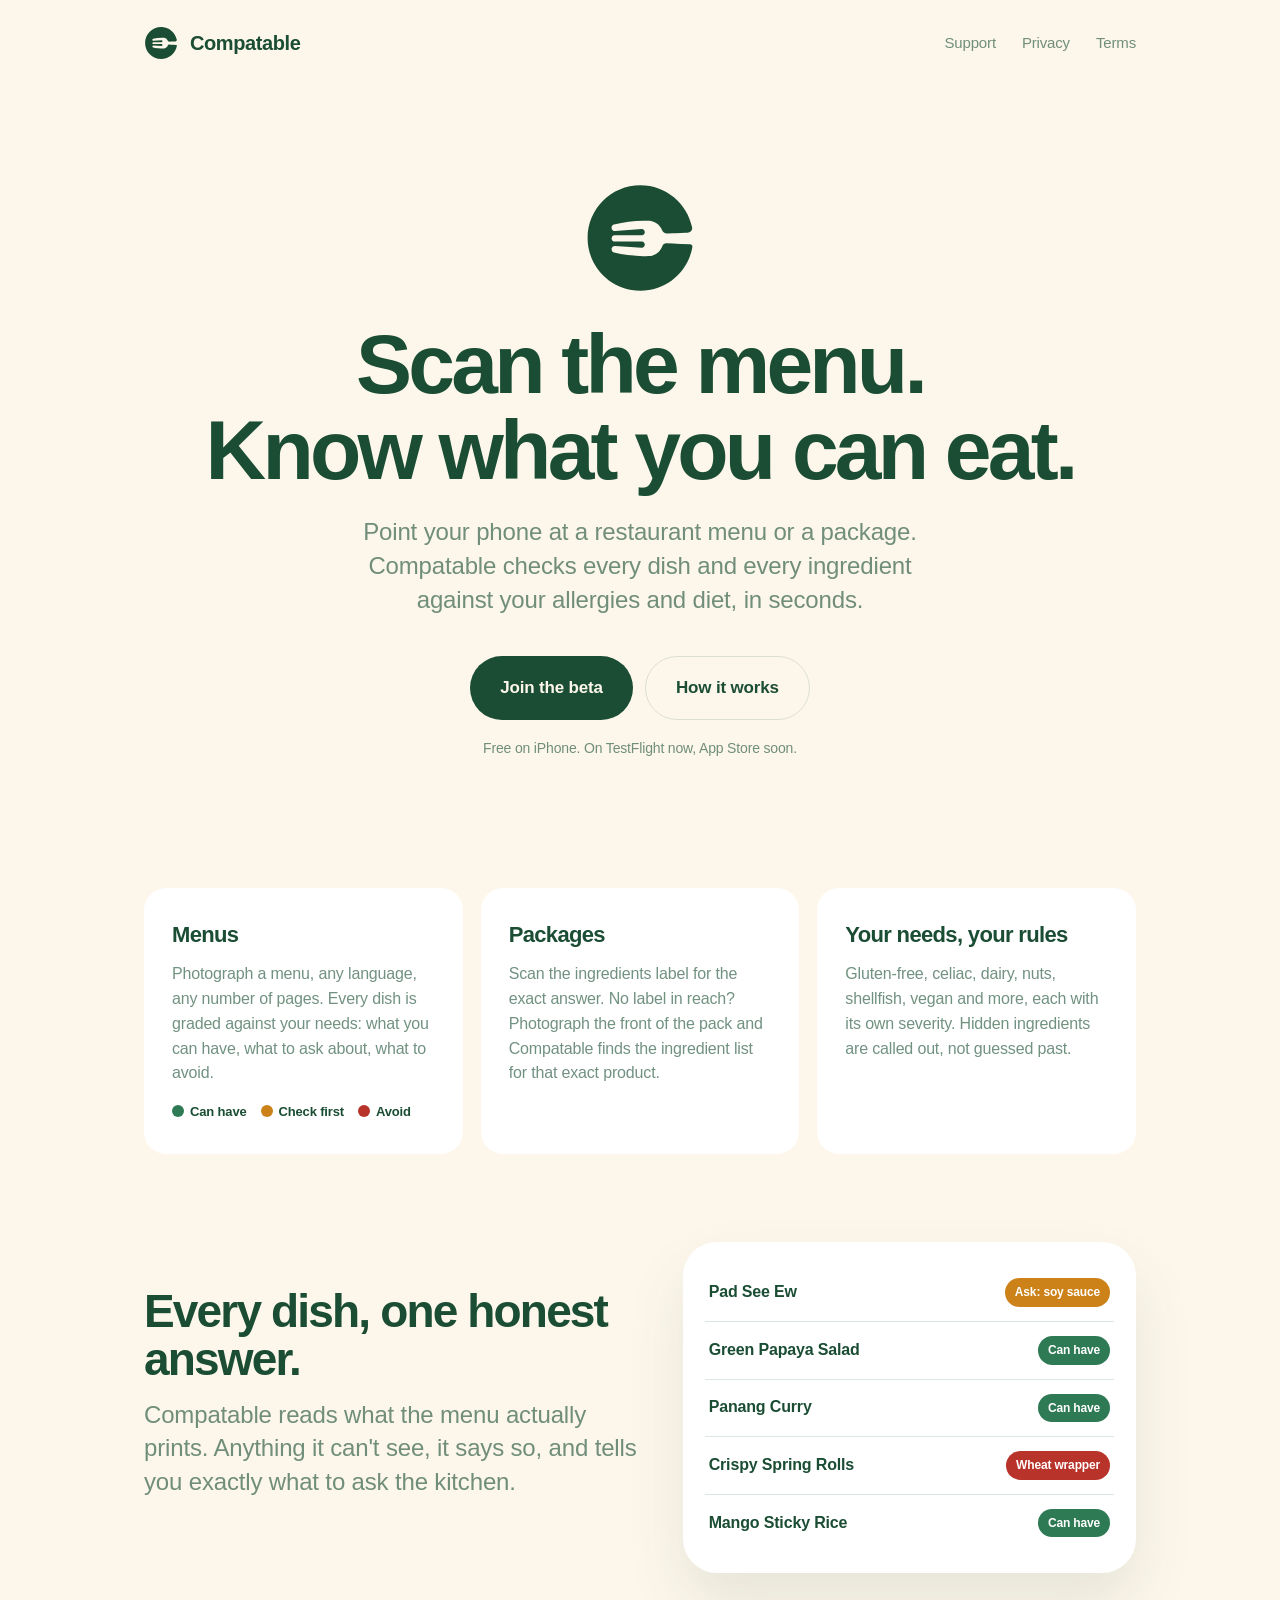
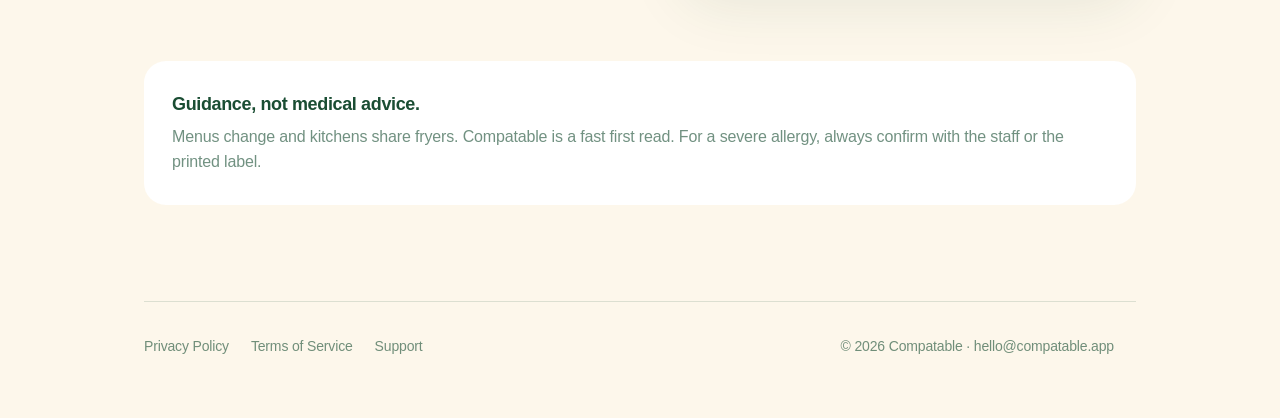
==== index.html @ 8b637ea8 "compatable.app site: home, beta, support, privacy, terms (2026-09-27)" ====
<!DOCTYPE html>
<html lang="en">
<head>
<meta charset="utf-8">
<meta name="viewport" content="width=device-width, initial-scale=1">
<title>Compatable</title>
<meta name="description" content="Scan a restaurant menu or a package and check every ingredient against your allergies and diet.">
<link rel="stylesheet" href="style.css">
<link rel="icon" href="favicon.svg" type="image/svg+xml">
</head>
<body>
<div class="wrap">
<header class="top">
  <a class="brand" href="/"><svg class="mark" viewBox="-12 -12 418 421" aria-hidden="true"><path fill="currentColor" d="M198.445 0C294.351 0 374.367 68.0342 392.863 158.473C395.002 168.935 386.819 178.306 376.148 178.723L367.674 179.115L331.804 180.427L322.084 180.881L298.651 181.78C290.096 182.108 283.095 176.265 279.748 168.385C271.476 148.898 252.922 135.293 231.57 133.781C224.228 133.257 217.253 133.589 209.894 133.781C172.541 134.769 135.653 139.278 99.2744 147.396C94.1339 148.54 90.9754 152.761 90.335 157.602C89.9314 160.651 90.4405 163.911 92.002 166.401C94.6161 170.596 98.7567 172.273 103.748 171.924L203.429 164.994C209.92 164.54 214.92 170.561 215.069 176.424C215.21 181.938 210.674 188.3 204.306 188.317L101.187 188.579C96.3355 188.597 92.4319 192.153 91.0547 196.182C89.7651 199.965 90.1595 203.487 92.3613 206.834C94.0105 209.351 97.2302 211.867 101.143 211.867L203.902 212.033C210.376 212.042 215.262 218.15 215.078 223.979C214.894 229.807 209.867 235.81 203.367 235.355L103.783 228.461C97.8795 228.059 92.7475 230.769 90.9316 236.309C88.6862 243.151 91.7391 251.303 99.2656 253.024C116.231 256.913 133.109 260.242 150.549 262.095L173.638 264.542L181.884 265.337L208.543 266.639C216.447 267.023 224.096 267.215 231.974 266.612C254.229 264.9 273.239 250.246 280.73 229.519C283.104 222.954 289.134 218.348 296.112 218.545L296.337 218.552H296.328L321.312 219.539L348.69 220.667L385.324 222.108C390.771 222.292 394.911 227.11 393.983 232.48C377.843 325.862 296.439 396.89 198.445 396.89C88.8474 396.89 0.000263564 308.043 0 198.445C0 88.8472 88.8473 6.60518e-05 198.445 0Z"/></svg>Compatable</a>
  <nav><a href="/support.html">Support</a><a href="/privacy.html">Privacy</a><a href="/terms.html">Terms</a></nav>
</header>

<section class="hero">
  <svg class="mark" viewBox="-12 -12 418 421" aria-hidden="true"><path fill="currentColor" d="M198.445 0C294.351 0 374.367 68.0342 392.863 158.473C395.002 168.935 386.819 178.306 376.148 178.723L367.674 179.115L331.804 180.427L322.084 180.881L298.651 181.78C290.096 182.108 283.095 176.265 279.748 168.385C271.476 148.898 252.922 135.293 231.57 133.781C224.228 133.257 217.253 133.589 209.894 133.781C172.541 134.769 135.653 139.278 99.2744 147.396C94.1339 148.54 90.9754 152.761 90.335 157.602C89.9314 160.651 90.4405 163.911 92.002 166.401C94.6161 170.596 98.7567 172.273 103.748 171.924L203.429 164.994C209.92 164.54 214.92 170.561 215.069 176.424C215.21 181.938 210.674 188.3 204.306 188.317L101.187 188.579C96.3355 188.597 92.4319 192.153 91.0547 196.182C89.7651 199.965 90.1595 203.487 92.3613 206.834C94.0105 209.351 97.2302 211.867 101.143 211.867L203.902 212.033C210.376 212.042 215.262 218.15 215.078 223.979C214.894 229.807 209.867 235.81 203.367 235.355L103.783 228.461C97.8795 228.059 92.7475 230.769 90.9316 236.309C88.6862 243.151 91.7391 251.303 99.2656 253.024C116.231 256.913 133.109 260.242 150.549 262.095L173.638 264.542L181.884 265.337L208.543 266.639C216.447 267.023 224.096 267.215 231.974 266.612C254.229 264.9 273.239 250.246 280.73 229.519C283.104 222.954 289.134 218.348 296.112 218.545L296.337 218.552H296.328L321.312 219.539L348.69 220.667L385.324 222.108C390.771 222.292 394.911 227.11 393.983 232.48C377.843 325.862 296.439 396.89 198.445 396.89C88.8474 396.89 0.000263564 308.043 0 198.445C0 88.8472 88.8473 6.60518e-05 198.445 0Z"/></svg>
  <h1>Scan the menu.<br>Know what you can eat.</h1>
  <p class="lede">Point your phone at a restaurant menu or a package. Compatable checks every dish and every ingredient against your allergies and diet, in seconds.</p>
  <div class="ctas"><a class="cta" href="/beta.html">Join the beta</a><a class="cta quiet" href="/support.html#how">How it works</a></div>
  <p class="note">Free on iPhone. On TestFlight now, App Store soon.</p>
</section>

<div class="grid">
  <div class="card">
    <h3>Menus</h3>
    <p>Photograph a menu, any language, any number of pages. Every dish is graded against your needs: what you can have, what to ask about, what to avoid.</p>
    <div class="verdicts"><span><span class="dot" style="background:var(--green)"></span>Can have</span><span><span class="dot" style="background:var(--amber)"></span>Check first</span><span><span class="dot" style="background:var(--red)"></span>Avoid</span></div>
  </div>
  <div class="card">
    <h3>Packages</h3>
    <p>Scan the ingredients label for the exact answer. No label in reach? Photograph the front of the pack and Compatable finds the ingredient list for that exact product.</p>
  </div>
  <div class="card">
    <h3>Your needs, your rules</h3>
    <p>Gluten-free, celiac, dairy, nuts, shellfish, vegan and more, each with its own severity. Hidden ingredients are called out, not guessed past.</p>
  </div>
</div>

<section class="section">
  <div class="two">
    <div>
      <h2>Every dish, one honest answer.</h2>
      <p class="lede">Compatable reads what the menu actually prints. Anything it can't see, it says so, and tells you exactly what to ask the kitchen.</p>
    </div>
    <div class="phone">
      <div class="row"><span>Pad See Ew</span><span class="tag ask">Ask: soy sauce</span></div>
      <div class="row"><span>Green Papaya Salad</span><span class="tag ok">Can have</span></div>
      <div class="row"><span>Panang Curry</span><span class="tag ok">Can have</span></div>
      <div class="row"><span>Crispy Spring Rolls</span><span class="tag no">Wheat wrapper</span></div>
      <div class="row"><span>Mango Sticky Rice</span><span class="tag ok">Can have</span></div>
    </div>
  </div>
</section>

<div class="safety">
  <strong>Guidance, not medical advice.</strong>
  <p>Menus change and kitchens share fryers. Compatable is a fast first read. For a severe allergy, always confirm with the staff or the printed label.</p>
</div>

<footer>
  <div><a href="/privacy.html">Privacy Policy</a><a href="/terms.html">Terms of Service</a><a href="/support.html">Support</a></div>
  <div>&copy; 2026 Compatable &middot; <a href="mailto:hello@compatable.app">hello@compatable.app</a></div>
</footer>
</div>
</body>
</html>
---- style.css ----
:root{--cream:#FDF7EB;--ink:#1A4D33;--green:#2E7A54;--amber:#CC8219;--red:#B83329;--soft:rgba(26,77,51,.62);--line:rgba(26,77,51,.14);--card:#fff}
*{box-sizing:border-box}
html{color-scheme:light;scroll-behavior:smooth}
[id]{scroll-margin-top:24px}
body{margin:0;background:var(--cream);color:var(--ink);font-family:"Helvetica Neue",Helvetica,Arial,-apple-system,BlinkMacSystemFont,sans-serif;line-height:1.55;-webkit-font-smoothing:antialiased;letter-spacing:-.01em}
a{color:var(--ink)}
.wrap{max-width:1040px;margin:0 auto;padding:0 24px}
header.top{display:flex;align-items:center;justify-content:space-between;padding:26px 0}
.brand{display:flex;align-items:center;gap:12px;text-decoration:none;font-weight:700;font-size:20px;letter-spacing:-.02em}
.brand .mark{width:34px;height:34px}
nav a{margin-left:26px;text-decoration:none;font-size:15px;color:var(--soft)}
nav a:hover{color:var(--ink)}
.hero{padding:96px 0 72px;text-align:center}
.hero .mark{width:112px;height:112px;margin:0 auto 28px;display:block}
h1{font-size:clamp(44px,7vw,84px);line-height:1.02;letter-spacing:-.045em;margin:0 0 22px;font-weight:700}
.lede{font-size:clamp(18px,2.2vw,24px);color:var(--soft);max-width:600px;margin:0 auto 40px;line-height:1.4}
.cta{display:inline-flex;align-items:center;gap:10px;background:var(--ink);color:var(--cream);text-decoration:none;font-weight:700;font-size:17px;padding:18px 30px;border-radius:999px}
.cta.quiet{background:transparent;color:var(--ink);border:1px solid var(--line)}
.ctas{display:flex;gap:12px;justify-content:center;flex-wrap:wrap}
.note{margin:18px 0 0;font-size:14px;color:var(--soft)}
.grid{display:grid;grid-template-columns:repeat(3,1fr);gap:18px;margin:56px 0 0}
.card{background:var(--card);border-radius:22px;padding:30px 28px 32px;text-align:left}
.card h3{margin:0 0 10px;font-size:22px;letter-spacing:-.03em}
.card p{margin:0;color:var(--soft);font-size:16px}
.card .dot{width:14px;height:14px;border-radius:50%;display:inline-block;margin-right:8px;vertical-align:-1px}
.verdicts{display:flex;gap:14px;flex-wrap:nowrap;white-space:nowrap;margin:16px 0 0;font-size:13px;font-weight:600}
.verdicts span span.dot{width:12px;height:12px;margin-right:6px}
.section{padding:88px 0 0}
.section h2{font-size:clamp(30px,4vw,46px);letter-spacing:-.04em;line-height:1.05;margin:0 0 14px}
.section .lede{margin:0 0 30px;text-align:left;max-width:640px}
.two{display:grid;grid-template-columns:1.1fr 1fr;gap:40px;align-items:center}
.phone{background:#fff;border-radius:34px;padding:22px;box-shadow:0 30px 60px rgba(26,77,51,.10)}
.phone .row{display:flex;align-items:center;justify-content:space-between;padding:14px 4px;border-bottom:1px solid var(--line);font-weight:600;font-size:16px}
.phone .row:last-child{border:0}
.tag{font-size:12px;font-weight:700;padding:5px 10px;border-radius:999px;color:#fff}
.tag.ok{background:var(--green)}.tag.ask{background:var(--amber)}.tag.no{background:var(--red)}
.safety{margin:88px 0 0;background:#fff;border-radius:22px;padding:30px 28px;color:var(--ink)}
.safety strong{display:block;font-size:18px;margin-bottom:6px;letter-spacing:-.02em}
.safety p{margin:0;color:var(--soft)}
footer{margin:96px 0 0;padding:34px 0 60px;border-top:1px solid var(--line);display:flex;justify-content:space-between;flex-wrap:wrap;gap:14px;font-size:14px;color:var(--soft)}
footer a{color:var(--soft);text-decoration:none;margin-right:22px}
footer a:hover{color:var(--ink)}
article{max-width:720px;margin:0 auto;padding:40px 0 20px}
article h1{font-size:clamp(34px,5vw,52px);text-align:left;margin-bottom:8px}
article .updated{color:var(--soft);font-size:15px;margin:0 0 36px}
article h2{font-size:22px;letter-spacing:-.03em;margin:40px 0 10px}
article p,article li{font-size:17px;color:#1f3d2e}
article ul{padding-left:22px}
article li{margin:8px 0}
article .callout{background:#fff;border-left:4px solid var(--amber);padding:18px 22px;border-radius:12px}
@media(max-width:760px){.grid{grid-template-columns:1fr}.two{grid-template-columns:1fr}.hero{padding:64px 0 48px}nav a{margin-left:16px}}

.hero.beta{text-align:left;padding-top:72px}
.hero.beta h1{font-size:clamp(40px,6vw,72px)}
.hero.beta .lede{margin:0 0 36px}
.steps{list-style:none;padding:0;margin:0;max-width:640px}
.steps li{display:flex;gap:18px;padding:22px 0;border-top:1px solid var(--line)}
.steps li:last-child{border-bottom:1px solid var(--line)}
.steps .n{flex:0 0 34px;height:34px;border-radius:50%;background:var(--ink);color:var(--cream);font-weight:700;display:flex;align-items:center;justify-content:center;font-size:15px}
.steps li div{display:flex;flex-direction:column;gap:6px}
.steps strong{font-size:20px;letter-spacing:-.02em}
.steps span:not(.n){color:var(--soft);font-size:16px}
.steps .cta{margin-top:10px;align-self:flex-start}
.steps .mini{font-size:15px;font-weight:600;margin-top:4px}
.qrbox{display:flex;gap:22px;align-items:center;margin:36px 0 0;background:#fff;border-radius:22px;padding:22px 24px;max-width:640px}
.qrbox .qr{flex:0 0 168px;border-radius:8px}
.qrbox p{margin:0;color:var(--soft);font-size:15px}
.qrbox p a{overflow-wrap:anywhere}
@media(max-width:600px){.qrbox{flex-direction:column;align-items:flex-start}}
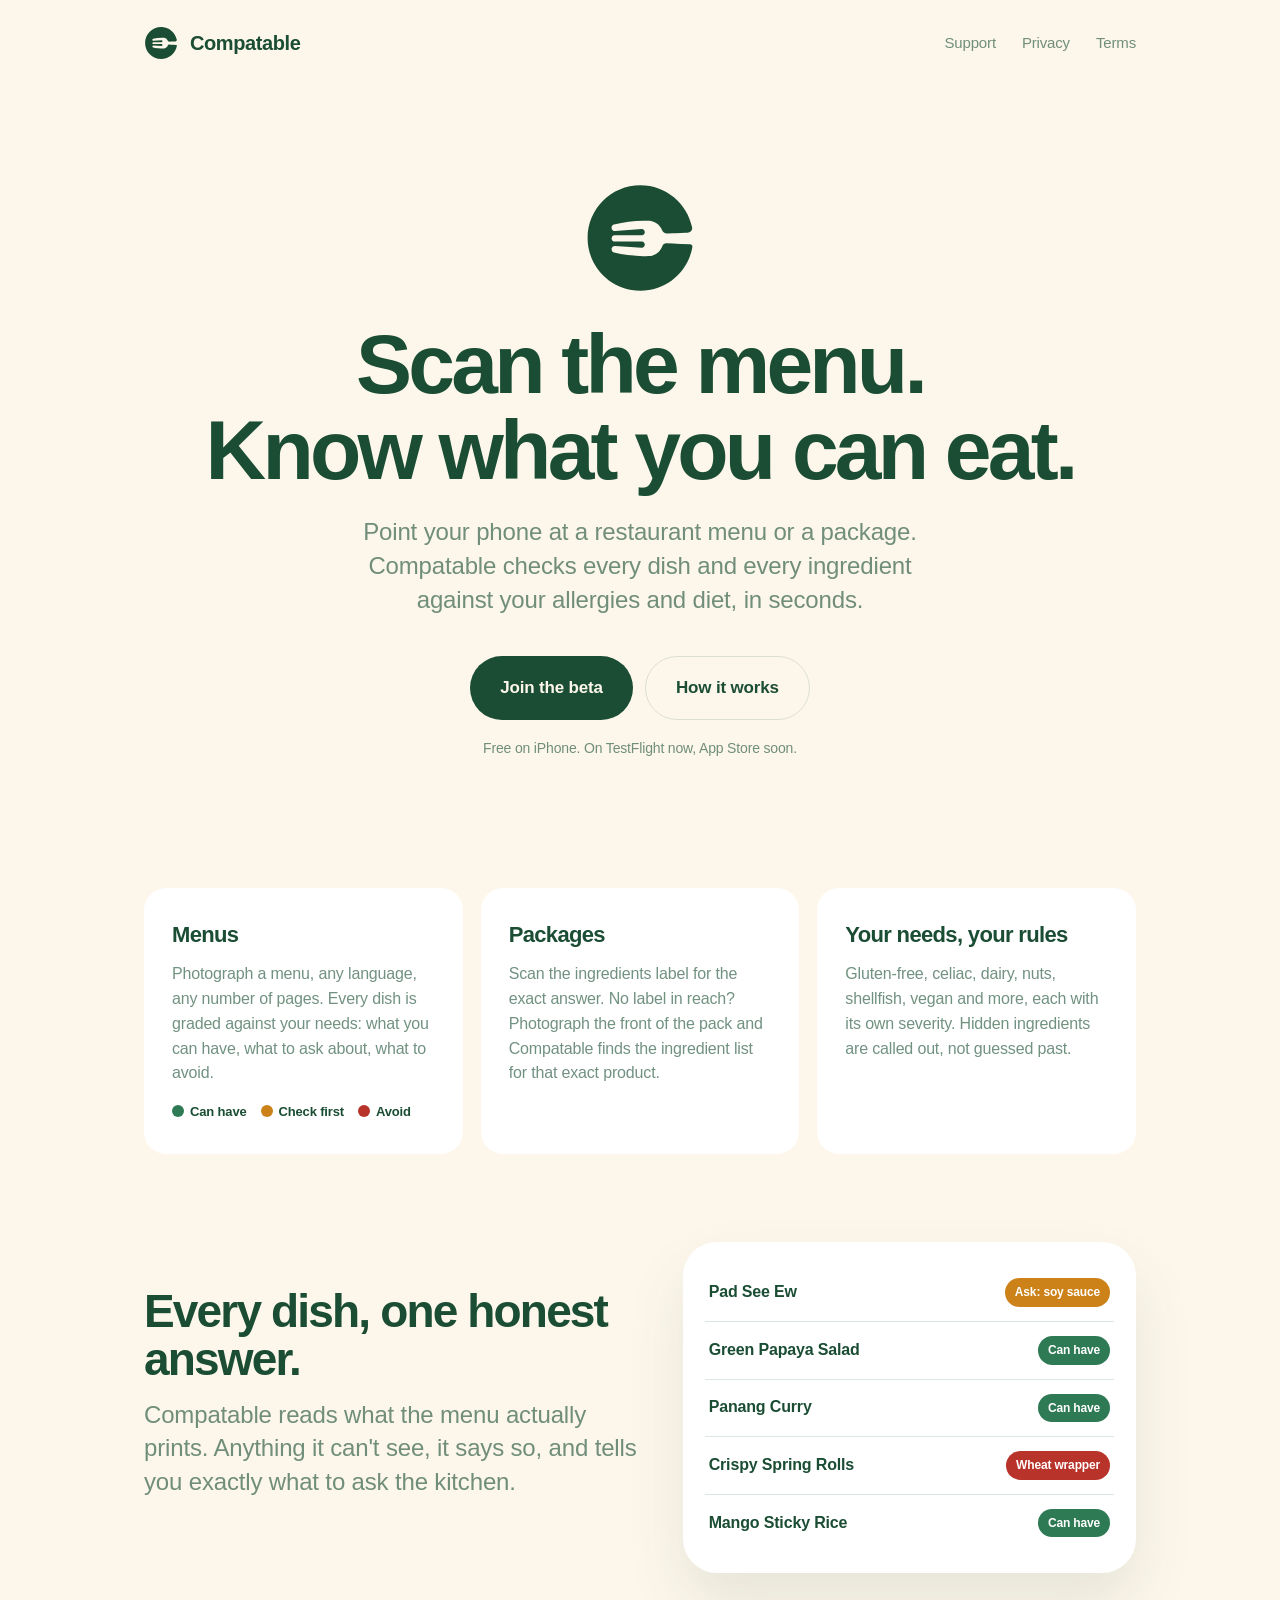
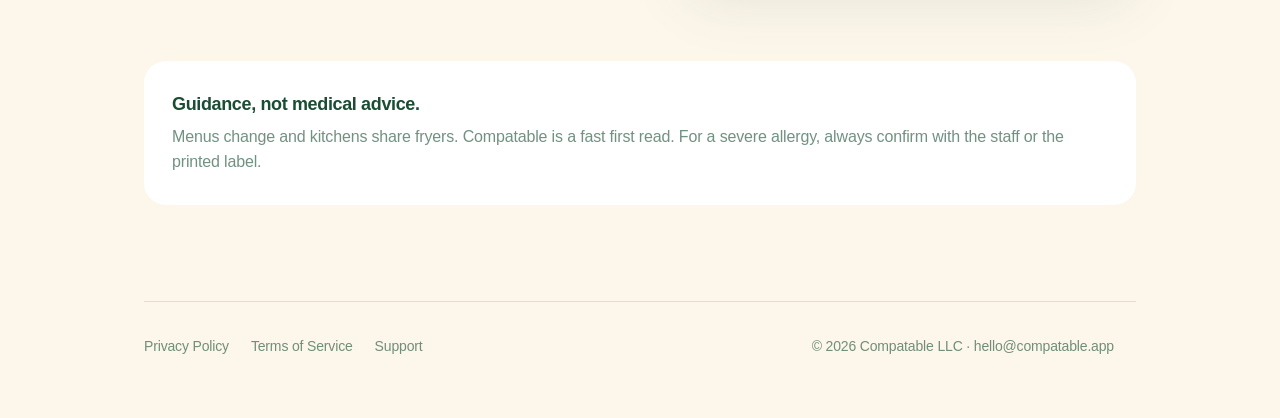
==== commit 7fe99b3e: "Legal pages name Compatable LLC; privacy covers QR menu links (Jina), Look Up, location pins; terms " ====
--- a/index.html
+++ b/index.html
@@ -62,7 +62,7 @@
 
 <footer>
   <div><a href="/privacy.html">Privacy Policy</a><a href="/terms.html">Terms of Service</a><a href="/support.html">Support</a></div>
-  <div>&copy; 2026 Compatable &middot; <a href="mailto:hello@compatable.app">hello@compatable.app</a></div>
+  <div>&copy; 2026 Compatable LLC &middot; <a href="mailto:hello@compatable.app">hello@compatable.app</a></div>
 </footer>
 </div>
 </body>
